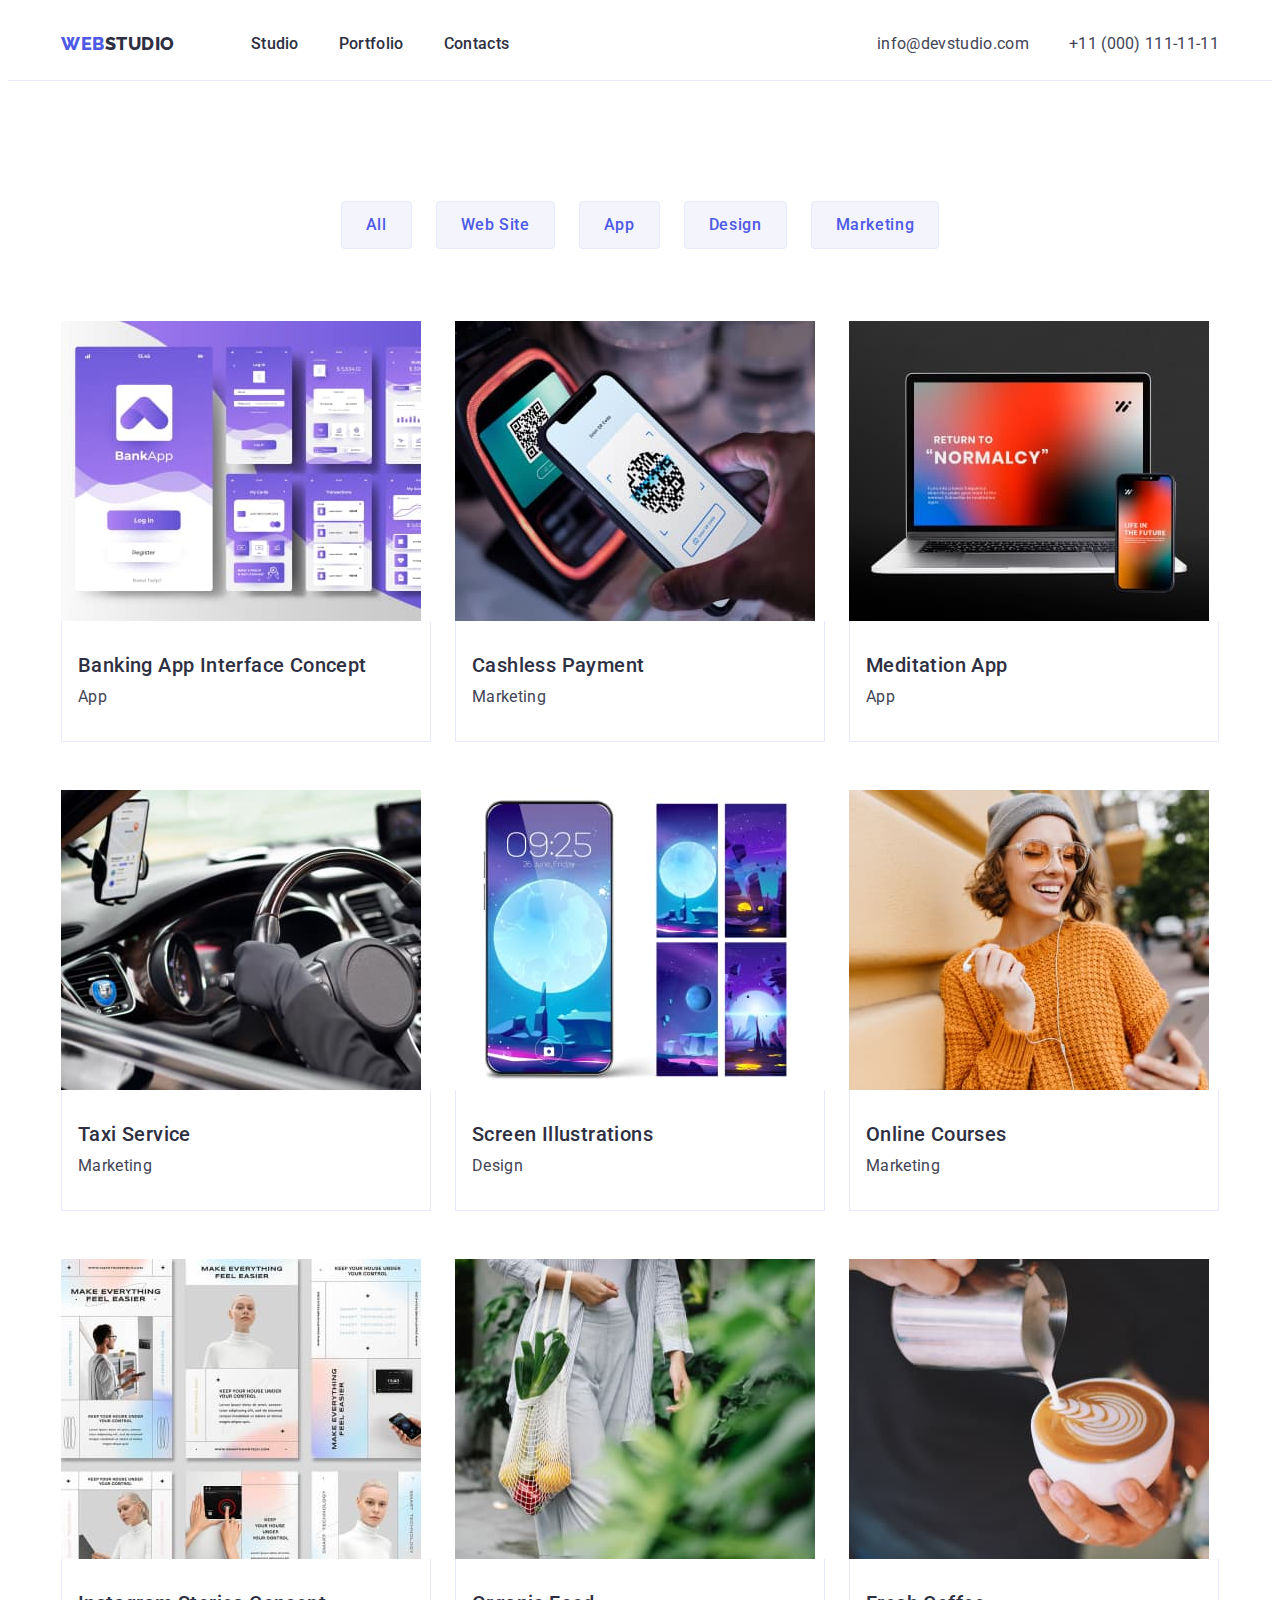
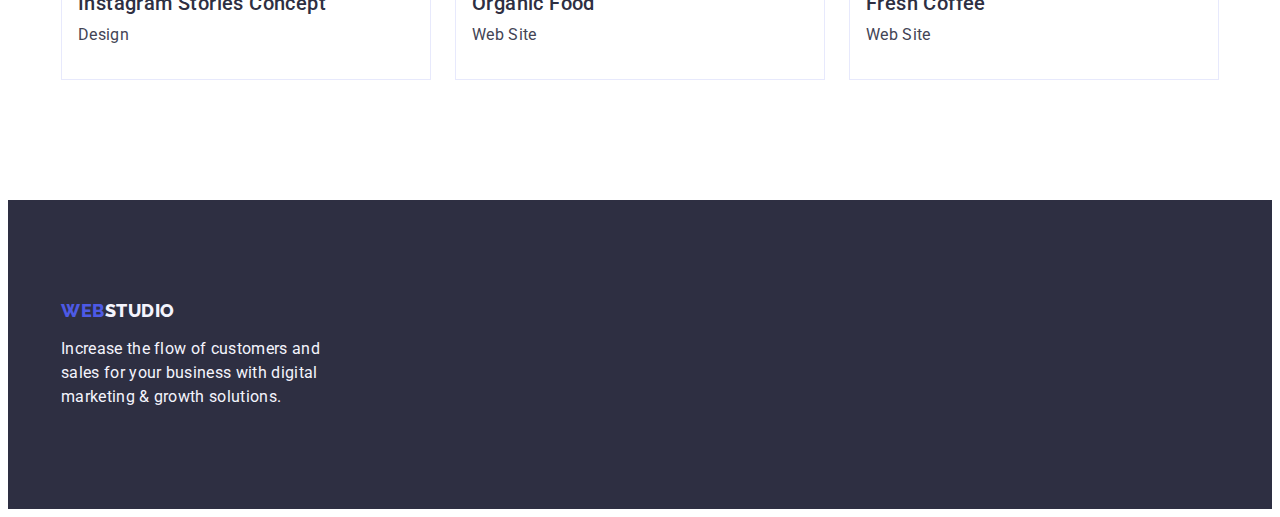
==== portfolio.html @ 23d45b2b "home" ====
<!DOCTYPE html>

<html lang="en">
  <head>
    <meta charset="UTF-8" />
    <meta http-equiv="X-UA-Compatible" content="IE=edge" />
    <meta name="viewport" content="width=device-width, initial-scale=1.0" />
    <title>Webstudio</title>
    <link
      rel="stylesheet"
      href="https://cdnjs.cloudflare.com/ajax/libs/modern-normalize/1.1.0/modern-normalize.min.css"
      integrity="sha512-wpPYUAdjBVSE4KJnH1VR1HeZfpl1ub8YT/NKx4PuQ5NmX2tKuGu6U/JRp5y+Y8XG2tV+wKQpNHVUX03MfMFn9Q=="
      crossorigin="anonymous"
      referrerpolicy="no-referrer"
    />
    <link rel="preconnect" href="https://fonts.googleapis.com" />
    <link rel="preconnect" href="https://fonts.gstatic.com" crossorigin />
    <link
      href="https://fonts.googleapis.com/css2?family=Raleway:wght@800&family=Roboto:wght@400;500;700&display=swap"
      rel="stylesheet"
    />
    <link rel="stylesheet" href="./css/styles.css" />
  </head>
  <body>
    <header class="header header-border">
      <div class="container header-container">
        <nav class="header-navigation">
          <a class="header-logo link" href="./index.html">
            Web <span class="logo-item">Studio</span></a
          >
          <ul class="header-list list">
            <li class="header-item">
              <a class="header-link link" href="./index.html">Studio</a>
            </li>
            <li class="header-item">
              <a class="header-link link" href="./portfolio.html">Portfolio</a>
            </li>
            <li class="header-item">
              <a class="header-link link" href="">Contacts</a>
            </li>
          </ul>
        </nav>
        <address class="header-address">
          <ul class="header-address-list list">
            <li>
              <a class="header-mail link" href="mailto:info@devstudio.com"
                >info@devstudio.com</a
              >
            </li>
            <li>
              <a class="header-mail link" href="tel:+110001111111"
                >+11 (000) 111-11-11</a
              >
            </li>
          </ul>
        </address>
      </div>
    </header>
    <main>
      <section class="work section">
        <div class="container">
          <h1 hidden>filter</h1>
          <ul class="buttons-list list">
            <li><button class="buttons-item" type="button">All</button></li>
            <li>
              <button class="buttons-item" type="button">Web Site</button>
            </li>
            <li><button class="buttons-item" type="button">App</button></li>
            <li><button class="buttons-item" type="button">Design</button></li>
            <li>
              <button class="buttons-item" type="button">Marketing</button>
            </li>
          </ul>
        </div>
        <div class="container">
          <ul class="project-list list">
            <li class="project-item link">
              <a href="" class="project-link link">
                <img src="./images/portfolio/imgp1.jpg" alt="Banking App" width="360" />
                <div class="project-description">
                  <h2 class="project-title">Banking App Interface Concept</h2>
                  <p class="project-text">App</p></a>
                </div>
            </li>
            <li class="project-item link">
              <a href="" class="project-link link">
                <img
                  src="./images/portfolio/imgp2.jpg"
                  alt="Cashless Payment"
                  width="360"
                />
                <div class="project-description">
                <h2 class="project-title">Cashless Payment</h2>
                <p class="project-text">Marketing</p></a
              ></div>
            </li>
            <li class="project-item link">
              <a href="" class="project-link link">
                <img
                  src="./images/portfolio/imgp3.jpg"
                  alt="Meditation App"
                  width="360"
                />
                <div class="project-description">
                <h2 class="project-title">Meditation App</h2>
                <p class="project-text">App</p></a
              ></div>
            </li>
            <li class="project-item link">
              <a href="" class="project-link link">
                <img src="./images/portfolio/imgp4.jpg" alt="Taxi Service" width="360" />
                <div class="project-description">
                <h2 class="project-title">Taxi Service</h2>
                <p class="project-text">Marketing</p></a
              ></div>
            </li>
            <li class="project-item link">
              <a href="" class="project-link link">
                <img
                  src="./images/portfolio/imgp5.jpg"
                  alt="Screen Illustrations"
                  width="360"
                />
                <div class="project-description">
                <h2 class="project-title">Screen Illustrations</h2>
                <p class="project-text">Design</p></a
              ></div>
            </li>
            <li class="project-item link">
              <a href="" class="project-link link">
                <img
                  src="./images/portfolio/imgp6.jpg"
                  alt="Online Courses"
                  width="360"
                />
                <div class="project-description">
                <h2 class="project-title">Online Courses</h2>
                <p class="project-text">Marketing</p></a
              ></div>
            </li>
            <li class="project-item link">
              <a href="" class="project-link link">
                <img
                  src="./images/portfolio/imgp7.jpg"
                  alt="Instagram Stories Concept"
                  width="360"
                />
                <div class="project-description">
                <h2 class="project-title">Instagram Stories Concept</h2>
                <p class="project-text">Design</p></a
              ></div>
            </li>
            <li class="project-item link">
              <a href="" class="project-link link">
                <img src="./images/portfolio/imgp8.jpg" alt="Organic Food" width="360" />
                <div class="project-description">
                <h2 class="project-title">Organic Food</h2>
                <p class="project-text">Web Site</p></a
              ></div>
            </li>
            <li class="project-item link">
              <a href="" class="project-link link">
                <img src="./images/portfolio/imgp9.jpg" alt="Fresh Coffee" width="360" />
                <div class="project-description">
                <h2 class="project-title">Fresh Coffee</h2>
                <p class="project-text">Web Site</p></a
              ></div>
            </li>
          </ul>
        </div>
      </section>
    </main>
    <footer class="footer section-footer">
      <div class="container footer-container">
        <a class="footer-logo link" href="./index.html"
          >Web <span class="footer-logo-item">Studio</span>
        </a>
        <p class="footer-text top-text">
          Increase the flow of customers and sales for your business with
          digital marketing & growth solutions.
        </p>
      </div>
    </footer>
  </body>
</html>
---- css/styles.css ----
:root {
    --color-iris: #4d5ae5;
    --color-slate: #434455;
    --color-navy-blue: #2e2f42;
    --color-white: #ffffff;
}

p,
h1,
h2,
h3,
h4,
h5,
h6 {
    margin: 0px;
}

ul {
    margin: 0px;
    padding-left: 0px;
}

.section {
    padding-top: 120px;
    padding-bottom: 120px;
}

img {
    display: block;
    max-width: 100%;


}

.container {
    max-width: 1158px;
    padding-left: 15px;
    padding-right: 15px;
    margin: 0 auto;
}

body {
    font-family: "Roboto", sans-serif;
    color: var(--color-slate);
    background-color: var(--color-white);


}

.top-text {
    font-weight: 400;
    font-size: 16px;
    line-height: 1.5;
    letter-spacing: 0.02em;

}

.list {
    list-style: none;
    display: flex;
}

.link {
    text-decoration: none;
}

/* HEADER */

.header-container {
    display: flex;
}

.header {
    padding-top: 24px;
    padding-bottom: 24px;
}

.header-border {
    border-bottom: 1px solid #E7E9FC;
}

.header-navigation {
    display: flex;
    align-items: center;
    margin-right: auto;
}

.header-logo {
    font-family: "Raleway", sans-serif;
    font-weight: 800;
    font-size: 18px;
    line-height: 1.17;
    display: flex;
    align-items: center;
    letter-spacing: 0.03em;
    text-transform: uppercase;
    color: var(--color-iris);
    text-decoration: none;
    margin-right: 76px;

}

.logo-item {
    font-weight: 800;
    font-size: 18px;
    line-height: 1.33;
    display: flex;
    align-items: center;
    letter-spacing: 0.03em;
    text-transform: uppercase;
    color: var(--color-navy-blue);
}

.header-list {

    gap: 40px;
}

.header-item {
    text-decoration: none;

}

.header-link {
    font-weight: 500;
    font-size: 16px;
    line-height: 1.5;
    letter-spacing: 0.02em;
    color: #2e2f42;
    text-decoration: none;
}

.header-link:hover,
.header-link:focus {
    color: #404bbf
}

.header-address {
    font-style: normal;
    color: var(--color-slate);
    text-decoration: none;
    display: flex;

}

.header-address-list {
    justify-content: flex-end;
    gap: 40px;
}

.header-address {
    text-decoration: none;
}

.address-item {}

.header-mail {
    font-style: normal;
    font-weight: 400;
    font-size: 16px;
    line-height: 1.5;
    letter-spacing: 0.02em;
    color: var(--color-slate);
    text-decoration: none;
}

.header-mail:is(:hover, :focus) {
    color: #404bbf;
}

/* HERO */
.hero {
    background-color: var(--color-navy-blue);
    padding-top: 188px;
    padding-bottom: 188px;
}

.hero-container {}

.hero-main {
    font-weight: 700;
    font-size: 56px;
    line-height: 1.07;
    text-align: center;
    letter-spacing: 0.02em;
    color: var(--color-white);
    margin-bottom: 48px;
    width: 496px;
    margin-left: auto;
    margin-right: auto;

}

.hero-btn {
    background-color: #4D5AE5;
    font-family: inherit;
    font-weight: 500;
    font-size: 16px;
    line-height: 1.5;
    display: flex;
    flex-direction: row;
    align-items: center;
    padding: 16px 32px;
    gap: 10px;
    letter-spacing: 0.04em;
    color: var(--color-white);
    flex: none;
    order: 0;
    flex-grow: 0;
    cursor: pointer;
    border-radius: 4px;
    margin: 0 auto;
    margin-top: 48px;
    border: none;
}

.hero-btn:hover,
.hero-btn:focus {
    background-color: #404BBF;
}

/* ABOUT */
.about {}

.about-list {
    display: flex;
    justify-content: center;
    gap: 24px;
}

.about-item {}

.about-title {
    font-weight: 500;
    font-size: 20px;
    line-height: 1.2;
    letter-spacing: 0.02em;
    color: var(--color-navy-blue);
    margin-bottom: 8px;

}

.about-top-text {
    color: var(--color-slate);
}

/* PICTURES */
.pictures {}

.pictures-title {
    font-weight: 700;
    font-size: 36px;
    line-height: 1.11;
    text-align: center;
    letter-spacing: 0.02em;
    text-transform: capitalize;
    color: var(--color-navy-blue);
    margin-bottom: 72px;

}

.pictures-list {
    display: flex;
    justify-content: center;
    gap: 24px;
}

.pictures-item {}

.pictures-section {
    padding-top: none;
    padding-bottom: 120px;
}


/* TEAM */
.team {
    background-color: #F4F4FD;
    ;
}

.team-title {
    font-weight: 700;
    font-size: 36px;
    line-height: 1.11;
    text-align: center;
    letter-spacing: 0.02em;
    text-transform: capitalize;
    color: var(--color-navy-blue);
    padding-bottom: 72px;

}

.team-list {
    display: flex;
    justify-content: center;
    gap: 24px;
}

.team-item {
    background-color: #FFFFFF;
    gap: 32px;
    box-shadow: 0px 1px 6px rgba(46, 47, 66, 0.08), 0px 1px 1px rgba(46, 47, 66, 0.16), 0px 2px 1px rgba(46, 47, 66, 0.08);
    border-radius: 0px 0px 4px 4px;
}

.team-top-text {
    font-weight: 500;
    font-size: 20px;
    line-height: 1.2;
    text-align: center;
    letter-spacing: 0.02em;
    color: var(--color-navy-blue);
}

.team-text {
    color: var(--color-slate);
}

.team-description {
    gap: 8px;
    display: flex;
    flex-direction: column;
    justify-content: center;
    align-items: center;
    padding: 32px 16px;
    margin: 0 auto;

}

/* FOOTER */
.footer {
    background-color: var(--color-navy-blue);
}

.footer-logo {
    font-family: "Raleway", sans-serif;
    font-weight: 800;
    font-size: 18px;
    line-height: 1.17;
    display: flex;
    align-items: center;
    letter-spacing: 0.03em;
    text-transform: uppercase;
    color: var(--color-iris);
    text-decoration: none;
    margin-bottom: 16px;
}

.footer-logo-item {
    color: #f4f4fd
}

.footer-text {
    color: #F4F4FD;
    width: 264px;
    height: 72px;
}

.footer-container {}

.section-footer {
    padding-top: 100px;
    padding-bottom: 100px;

}


/* Portfolio */
.button {}

.buttons-list {
    list-style: none;
    display: flex;
    justify-content: center;
    gap: 24px;
    margin-bottom: 72px;

}

.buttons-item {
    font-family: "Roboto", sans-serif;
    font-weight: 500;
    font-size: 16px;
    line-height: 1.5;
    display: flex;
    align-items: center;
    text-align: center;
    letter-spacing: 0.04em;
    color: var(--color-iris);
    cursor: pointer;
    background-color: #F4F4FD;
    height: 48px;
    min-width: 70px;
    padding: 12px 24px;
    border: 1px solid #E7E9FC;
    border-radius: 4px;

}

.buttons-item:hover,
.buttons-item:focus {
    color: var(--color-white);
    background-color: #404bbf;
}

/* Project */
.project {}

.project-list {
    display: flex;
    flex-wrap: wrap;
    gap: 48px 24px;

}



.project-item {
    flex-basis: calc((100% - 48px) / 3);
}

.project-link {
    display: block;
    max-width: 100%;
    height: auto;
}

.project-title {
    font-weight: 500;
    font-size: 20px;
    line-height: 1.2;
    letter-spacing: 0.02em;
    color: var(--color-navy-blue);
    margin-bottom: 8px;
}

.project-text {
    font-weight: 400;
    font-size: 16px;
    line-height: 1.5;
    letter-spacing: 0.02em;
    color: var(--color-slate);
}

.project-description {
    padding: 32px 16px;
    border: 1px solid #E7E9FC;
    border-top: none;
}
Footer
© 2023 GitHub, Inc.
Footer navigation
Terms
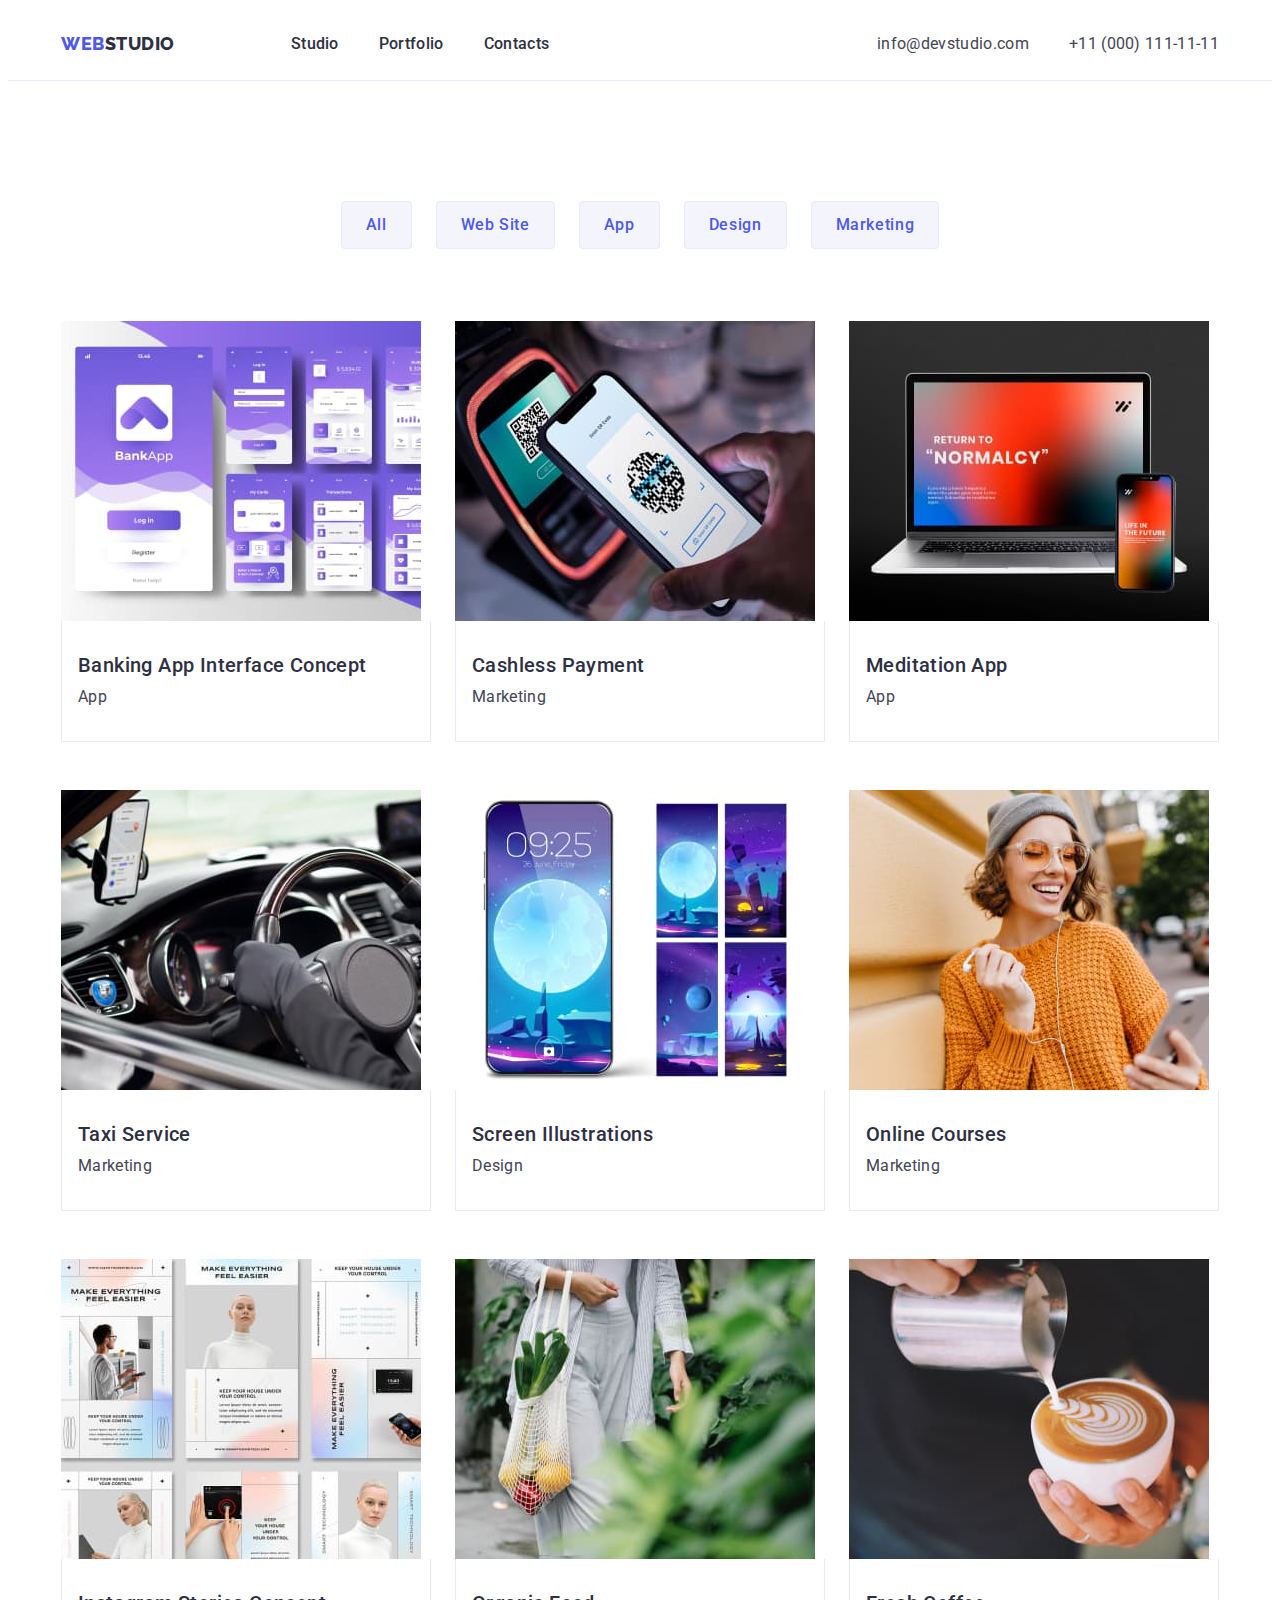
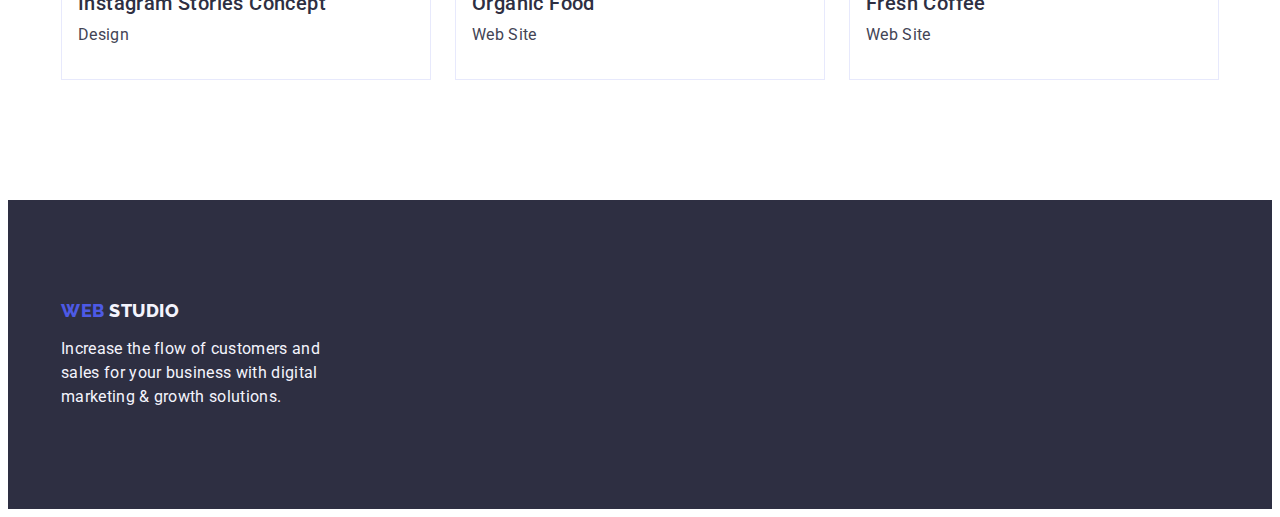
==== commit 0cb02b67: "fix2" ====
--- a/portfolio.html
+++ b/portfolio.html
@@ -6,55 +6,54 @@
     <meta http-equiv="X-UA-Compatible" content="IE=edge" />
     <meta name="viewport" content="width=device-width, initial-scale=1.0" />
     <title>Webstudio</title>
-    <link
-      rel="stylesheet"
-      href="https://cdnjs.cloudflare.com/ajax/libs/modern-normalize/1.1.0/modern-normalize.min.css"
-      integrity="sha512-wpPYUAdjBVSE4KJnH1VR1HeZfpl1ub8YT/NKx4PuQ5NmX2tKuGu6U/JRp5y+Y8XG2tV+wKQpNHVUX03MfMFn9Q=="
-      crossorigin="anonymous"
-      referrerpolicy="no-referrer"
-    />
+    
+   
     <link rel="preconnect" href="https://fonts.googleapis.com" />
     <link rel="preconnect" href="https://fonts.gstatic.com" crossorigin />
     <link
       href="https://fonts.googleapis.com/css2?family=Raleway:wght@800&family=Roboto:wght@400;500;700&display=swap"
       rel="stylesheet"
     />
+    <link
+    href="https://cdnjs.cloudflare.com/ajax/libs/modern-normalize/1.1.0/modern-normalize.min.css"
+    rel="stylesheet"
+    integrity="sha512-wpPYUAdjBVSE4KJnH1VR1HeZfpl1ub8YT/NKx4PuQ5NmX2tKuGu6U/JRp5y+Y8XG2tV+wKQpNHVUX03MfMFn9Q=="
+    crossorigin="anonymous"
+    referrerpolicy="no-referrer"
+  />
     <link rel="stylesheet" href="./css/styles.css" />
   </head>
   <body>
-    <header class="header header-border">
+    <header class="header">
       <div class="container header-container">
         <nav class="header-navigation">
-          <a class="header-logo link" href="./index.html">
-            Web <span class="logo-item">Studio</span></a
-          >
-          <ul class="header-list list">
-            <li class="header-item">
-              <a class="header-link link" href="./index.html">Studio</a>
-            </li>
-            <li class="header-item">
-              <a class="header-link link" href="./portfolio.html">Portfolio</a>
-            </li>
-            <li class="header-item">
-              <a class="header-link link" href="">Contacts</a>
-            </li>
-          </ul>
-        </nav>
-        <address class="header-address">
-          <ul class="header-address-list list">
-            <li>
-              <a class="header-mail link" href="mailto:info@devstudio.com"
-                >info@devstudio.com</a
-              >
-            </li>
-            <li>
-              <a class="header-mail link" href="tel:+110001111111"
-                >+11 (000) 111-11-11</a
-              >
-            </li>
-          </ul>
-        </address>
-      </div>
+        <a class="logo-main link" href="./index.html"
+          >Web<span class="logo-accent">Studio</span></a
+        >
+        <ul class="header-list list">
+          <li class="header-item">
+          <li><a class="nav-item link" href="./index.html">Studio</a></li>
+          <li>
+            <a class="nav-item link" href="./portfolio.html">Portfolio</a>
+          </li>
+          <li class="header-item">
+          <a class="nav-item link" href="">Contacts</a></li>
+        </ul>
+      </nav>
+      <address class= "header-address">
+        <ul class="header-address-list list">
+          <li>
+            <a class="header-mail link" href="mailto:info@devstudio.com"
+              >info@devstudio.com</a
+            >
+          </li>
+          <li>
+            <a class="header-mail link" href="tel:+110001111111"
+              >+11 (000) 111-11-11</a
+            >
+          </li>
+        </ul>
+      </address>
     </header>
     <main>
       <section class="work section">
--- a/css/styles.css
+++ b/css/styles.css
@@ -24,7 +24,14 @@
     padding-top: 120px;
     padding-bottom: 120px;
 }
-
+.list {
+    list-style: none;
+  
+}
+
+.link {
+    text-decoration: none;
+}
 img {
     display: block;
     max-width: 100%;
@@ -55,62 +62,62 @@
 
 }
 
-.list {
-    list-style: none;
-    display: flex;
-}
-
-.link {
-    text-decoration: none;
-}
+
 
 /* HEADER */
 
 .header-container {
     display: flex;
 }
-
+.header-navigation {
+    display: flex;
+align-items: center;
+}
+   
+    .header-list {display: flex;}
+    .header-address-list {
+        display: flex;
+    }
+    .header-address {
+        margin-left: auto;
+    }
 .header {
-    padding-top: 24px;
-    padding-bottom: 24px;
+    border-bottom: 1px solid #E7E9FC;  
 }
 
 .header-border {
     border-bottom: 1px solid #E7E9FC;
 }
-
-.header-navigation {
-    display: flex;
-    align-items: center;
-    margin-right: auto;
-}
-
-.header-logo {
-    font-family: "Raleway", sans-serif;
+.logo-main {  font-family: "Raleway", sans-serif;
     font-weight: 800;
     font-size: 18px;
     line-height: 1.17;
-    display: flex;
-    align-items: center;
     letter-spacing: 0.03em;
     text-transform: uppercase;
     color: var(--color-iris);
     text-decoration: none;
     margin-right: 76px;
-
-}
-
-.logo-item {
-    font-weight: 800;
-    font-size: 18px;
-    line-height: 1.33;
-    display: flex;
-    align-items: center;
-    letter-spacing: 0.03em;
-    text-transform: uppercase;
-    color: var(--color-navy-blue);
-}
-
+    padding-top: 24px;
+    padding-bottom: 24px;
+    display: block;
+}
+
+    .logo-accent {
+        color: #2E2F42;
+    }
+
+    .nav-item {font-weight: 500;
+        font-size: 16px;
+        line-height: 1.5;
+        letter-spacing: 0.02em;
+        color: #2E2F42;
+       padding: 24px 0;
+        display: block;
+    }
+        .nav-item:hover,
+        .nav-item:focus{
+            color: #404BBF;
+        } 
 .header-list {
 
     gap: 40px;
@@ -162,6 +169,10 @@
     letter-spacing: 0.02em;
     color: var(--color-slate);
     text-decoration: none;
+    padding-top: 24px;
+    padding-bottom: 24px;
+    display: block;
+
 }
 
 .header-mail:is(:hover, :focus) {
@@ -175,7 +186,7 @@
     padding-bottom: 188px;
 }
 
-.hero-container {}
+
 
 .hero-main {
     font-weight: 700;
@@ -185,10 +196,10 @@
     letter-spacing: 0.02em;
     color: var(--color-white);
     margin-bottom: 48px;
-    width: 496px;
+    max-width: 496px;
     margin-left: auto;
     margin-right: auto;
-
+margin-bottom: 48px;
 }
 
 .hero-btn {
@@ -197,21 +208,15 @@
     font-weight: 500;
     font-size: 16px;
     line-height: 1.5;
-    display: flex;
-    flex-direction: row;
-    align-items: center;
-    padding: 16px 32px;
-    gap: 10px;
     letter-spacing: 0.04em;
     color: var(--color-white);
-    flex: none;
-    order: 0;
-    flex-grow: 0;
     cursor: pointer;
     border-radius: 4px;
     margin: 0 auto;
-    margin-top: 48px;
+   min-width: 169px;
+   height: 56px;
     border: none;
+    display: block;
 }
 
 .hero-btn:hover,
@@ -228,7 +233,7 @@
     gap: 24px;
 }
 
-.about-item {}
+.about-item {width: calc((100% - 72px) / 4);}
 
 .about-title {
     font-weight: 500;
@@ -287,7 +292,7 @@
     letter-spacing: 0.02em;
     text-transform: capitalize;
     color: var(--color-navy-blue);
-    padding-bottom: 72px;
+    margin-bottom: 72px;
 
 }
 
@@ -311,10 +316,12 @@
     text-align: center;
     letter-spacing: 0.02em;
     color: var(--color-navy-blue);
+    margin-bottom: 8px;
 }
 
 .team-text {
     color: var(--color-slate);
+    text-align: center;
 }
 
 .team-description {
@@ -338,8 +345,7 @@
     font-weight: 800;
     font-size: 18px;
     line-height: 1.17;
-    display: flex;
-    align-items: center;
+    display: inline-block;
     letter-spacing: 0.03em;
     text-transform: uppercase;
     color: var(--color-iris);
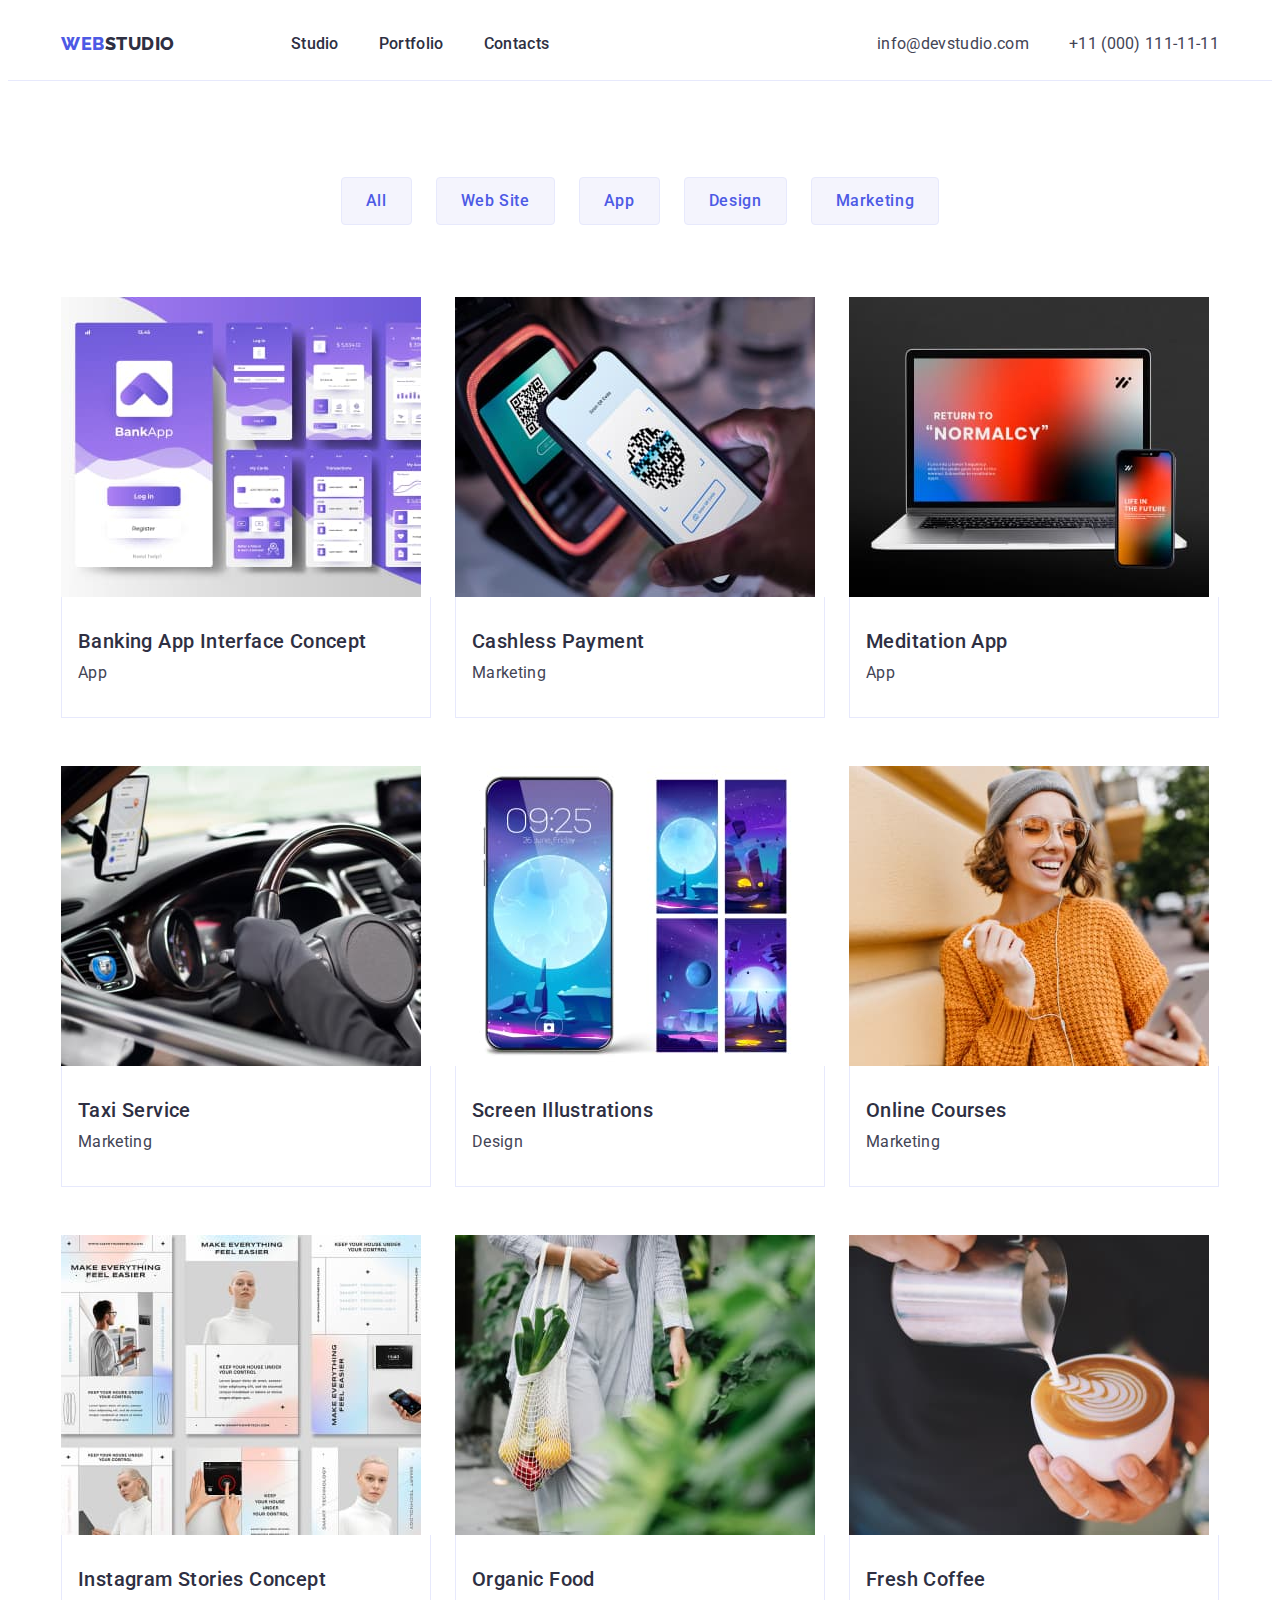
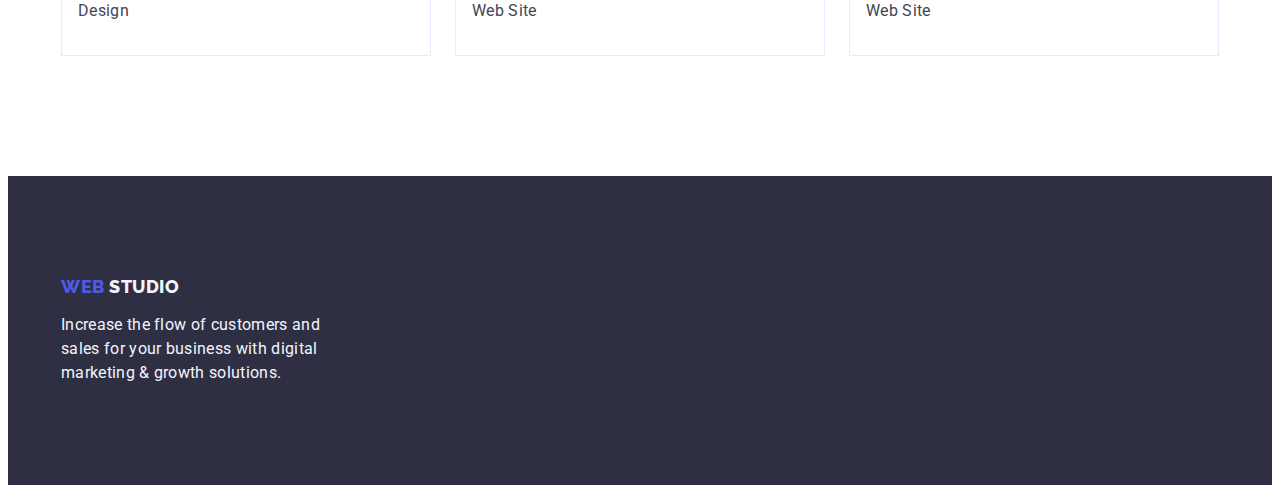
==== commit b888c1b7: "fix3" ====
--- a/portfolio.html
+++ b/portfolio.html
@@ -54,9 +54,10 @@
           </li>
         </ul>
       </address>
+      </div>
     </header>
     <main>
-      <section class="work section">
+      <section class="work">
         <div class="container">
           <h1 hidden>filter</h1>
           <ul class="buttons-list list">
@@ -70,16 +71,16 @@
               <button class="buttons-item" type="button">Marketing</button>
             </li>
           </ul>
-        </div>
-        <div class="container">
+        
           <ul class="project-list list">
             <li class="project-item link">
               <a href="" class="project-link link">
                 <img src="./images/portfolio/imgp1.jpg" alt="Banking App" width="360" />
                 <div class="project-description">
                   <h2 class="project-title">Banking App Interface Concept</h2>
-                  <p class="project-text">App</p></a>
+                  <p class="project-text">App</p>
                 </div>
+              </a>
             </li>
             <li class="project-item link">
               <a href="" class="project-link link">
@@ -90,8 +91,9 @@
                 />
                 <div class="project-description">
                 <h2 class="project-title">Cashless Payment</h2>
-                <p class="project-text">Marketing</p></a
-              ></div>
+                <p class="project-text">Marketing</p>
+              </div>
+            </a>
             </li>
             <li class="project-item link">
               <a href="" class="project-link link">
@@ -102,16 +104,18 @@
                 />
                 <div class="project-description">
                 <h2 class="project-title">Meditation App</h2>
-                <p class="project-text">App</p></a
-              ></div>
+                <p class="project-text">App</p>
+              </div>
+            </a>
             </li>
             <li class="project-item link">
               <a href="" class="project-link link">
                 <img src="./images/portfolio/imgp4.jpg" alt="Taxi Service" width="360" />
                 <div class="project-description">
                 <h2 class="project-title">Taxi Service</h2>
-                <p class="project-text">Marketing</p></a
-              ></div>
+                <p class="project-text">Marketing</p>
+              </div>
+            </a>
             </li>
             <li class="project-item link">
               <a href="" class="project-link link">
@@ -122,8 +126,7 @@
                 />
                 <div class="project-description">
                 <h2 class="project-title">Screen Illustrations</h2>
-                <p class="project-text">Design</p></a
-              ></div>
+                <p class="project-text">Design</p></div></a>
             </li>
             <li class="project-item link">
               <a href="" class="project-link link">
@@ -134,8 +137,7 @@
                 />
                 <div class="project-description">
                 <h2 class="project-title">Online Courses</h2>
-                <p class="project-text">Marketing</p></a
-              ></div>
+                <p class="project-text">Marketing</p></div></a>
             </li>
             <li class="project-item link">
               <a href="" class="project-link link">
@@ -146,24 +148,21 @@
                 />
                 <div class="project-description">
                 <h2 class="project-title">Instagram Stories Concept</h2>
-                <p class="project-text">Design</p></a
-              ></div>
+                <p class="project-text">Design</p></div></a>
             </li>
             <li class="project-item link">
               <a href="" class="project-link link">
                 <img src="./images/portfolio/imgp8.jpg" alt="Organic Food" width="360" />
                 <div class="project-description">
                 <h2 class="project-title">Organic Food</h2>
-                <p class="project-text">Web Site</p></a
-              ></div>
+                <p class="project-text">Web Site</p></div></a>
             </li>
             <li class="project-item link">
               <a href="" class="project-link link">
                 <img src="./images/portfolio/imgp9.jpg" alt="Fresh Coffee" width="360" />
                 <div class="project-description">
                 <h2 class="project-title">Fresh Coffee</h2>
-                <p class="project-text">Web Site</p></a
-              ></div>
+                <p class="project-text">Web Site</p></div></a>
             </li>
           </ul>
         </div>
--- a/css/styles.css
+++ b/css/styles.css
@@ -373,6 +373,10 @@
 
 
 /* Portfolio */
+.work {
+    padding-top: 96px;
+    padding-bottom: 120px;
+}
 .button {}
 
 .buttons-list {
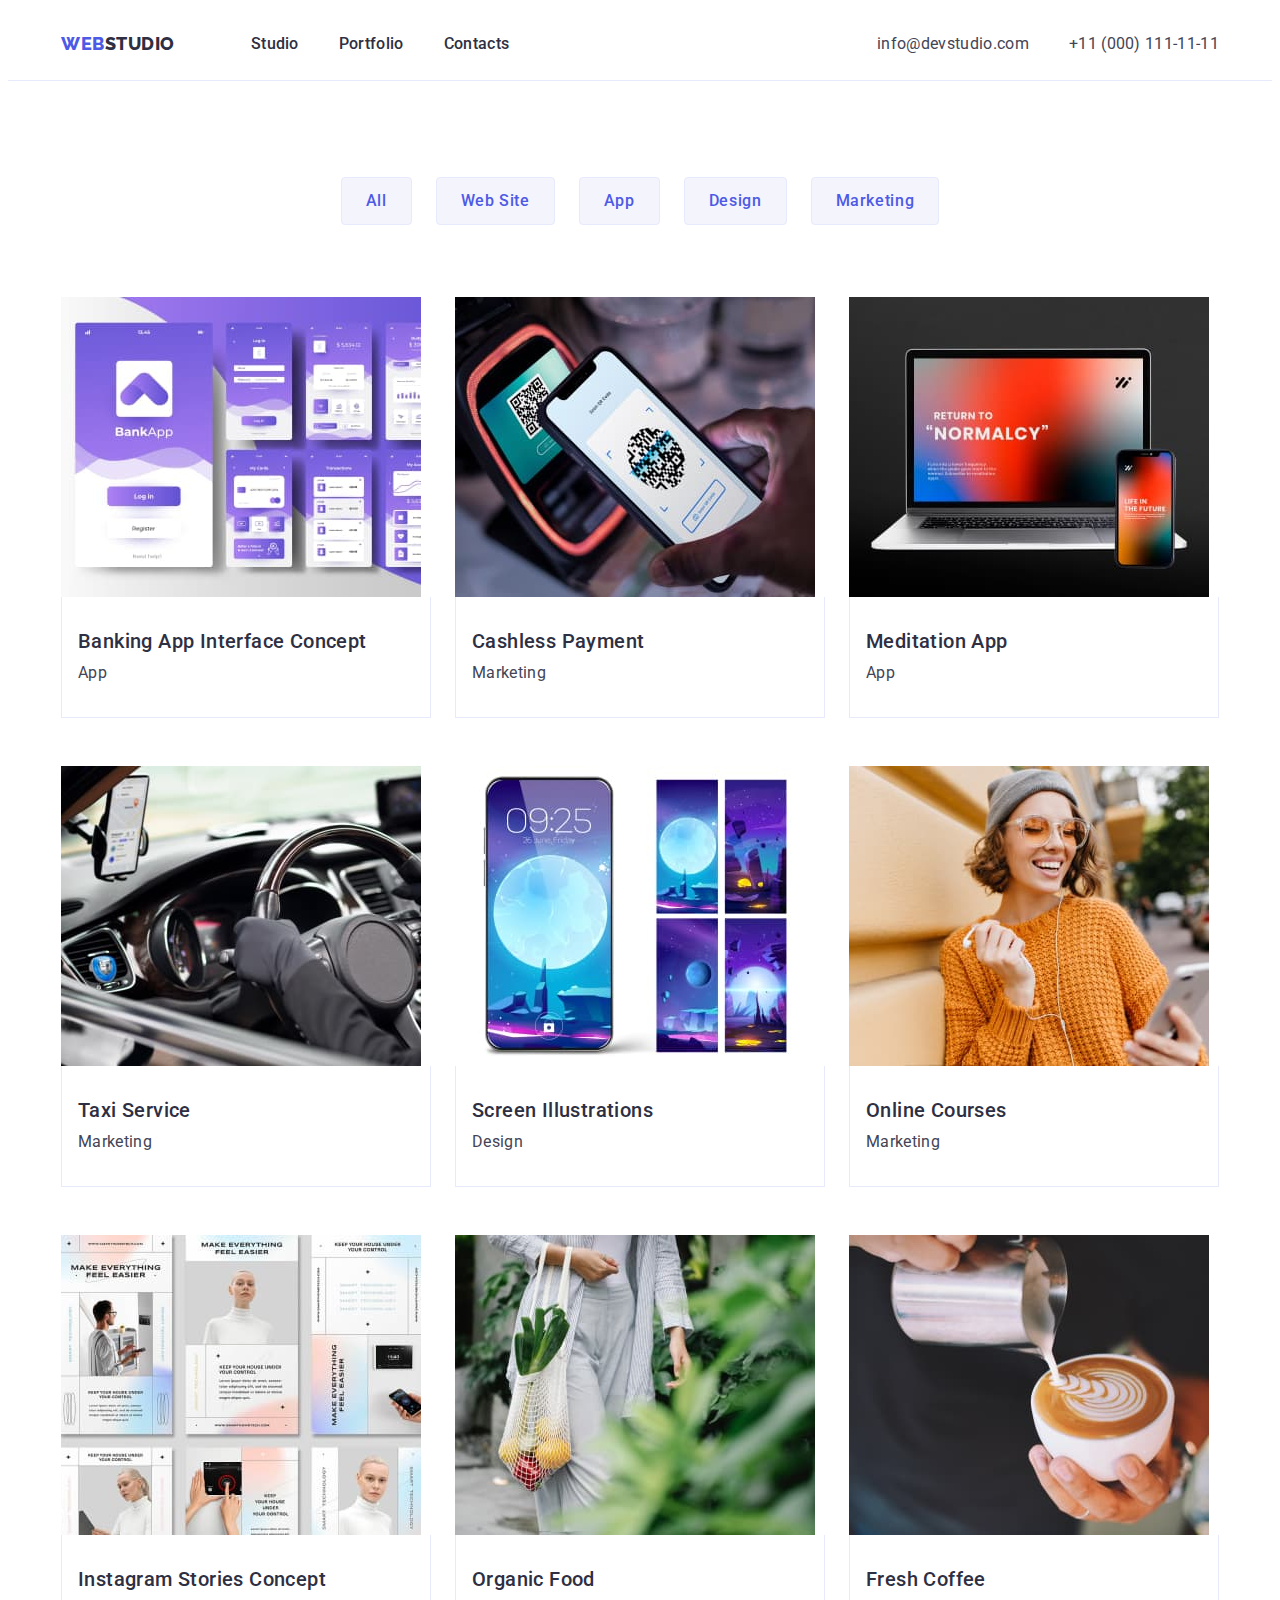
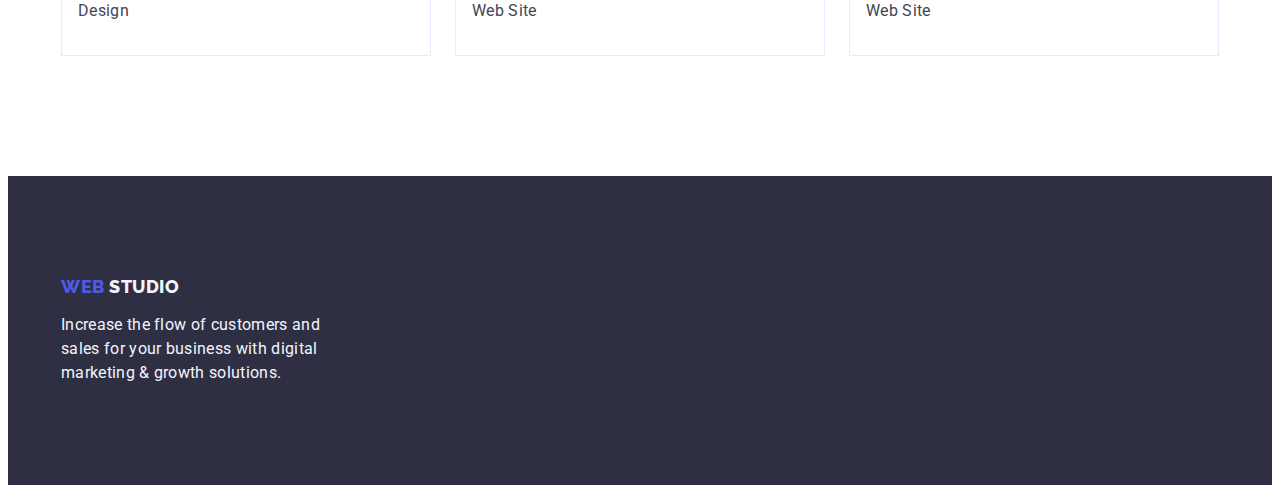
==== commit 8b5662ab: "fix" ====
--- a/portfolio.html
+++ b/portfolio.html
@@ -31,7 +31,7 @@
           >Web<span class="logo-accent">Studio</span></a
         >
         <ul class="header-list list">
-          <li class="header-item">
+          
           <li><a class="nav-item link" href="./index.html">Studio</a></li>
           <li>
             <a class="nav-item link" href="./portfolio.html">Portfolio</a>
--- a/css/styles.css
+++ b/css/styles.css
@@ -74,7 +74,9 @@
 align-items: center;
 }
    
-    .header-list {display: flex;}
+    .header-list {display: flex;
+    gap: 40px;
+    }
     .header-address-list {
         display: flex;
     }
@@ -412,6 +414,7 @@
 .buttons-item:focus {
     color: var(--color-white);
     background-color: #404bbf;
+    border: 1px solid transparent;
 }
 
 /* Project */
@@ -458,7 +461,3 @@
     border: 1px solid #E7E9FC;
     border-top: none;
 }
-Footer
-© 2023 GitHub, Inc.
-Footer navigation
-Terms
